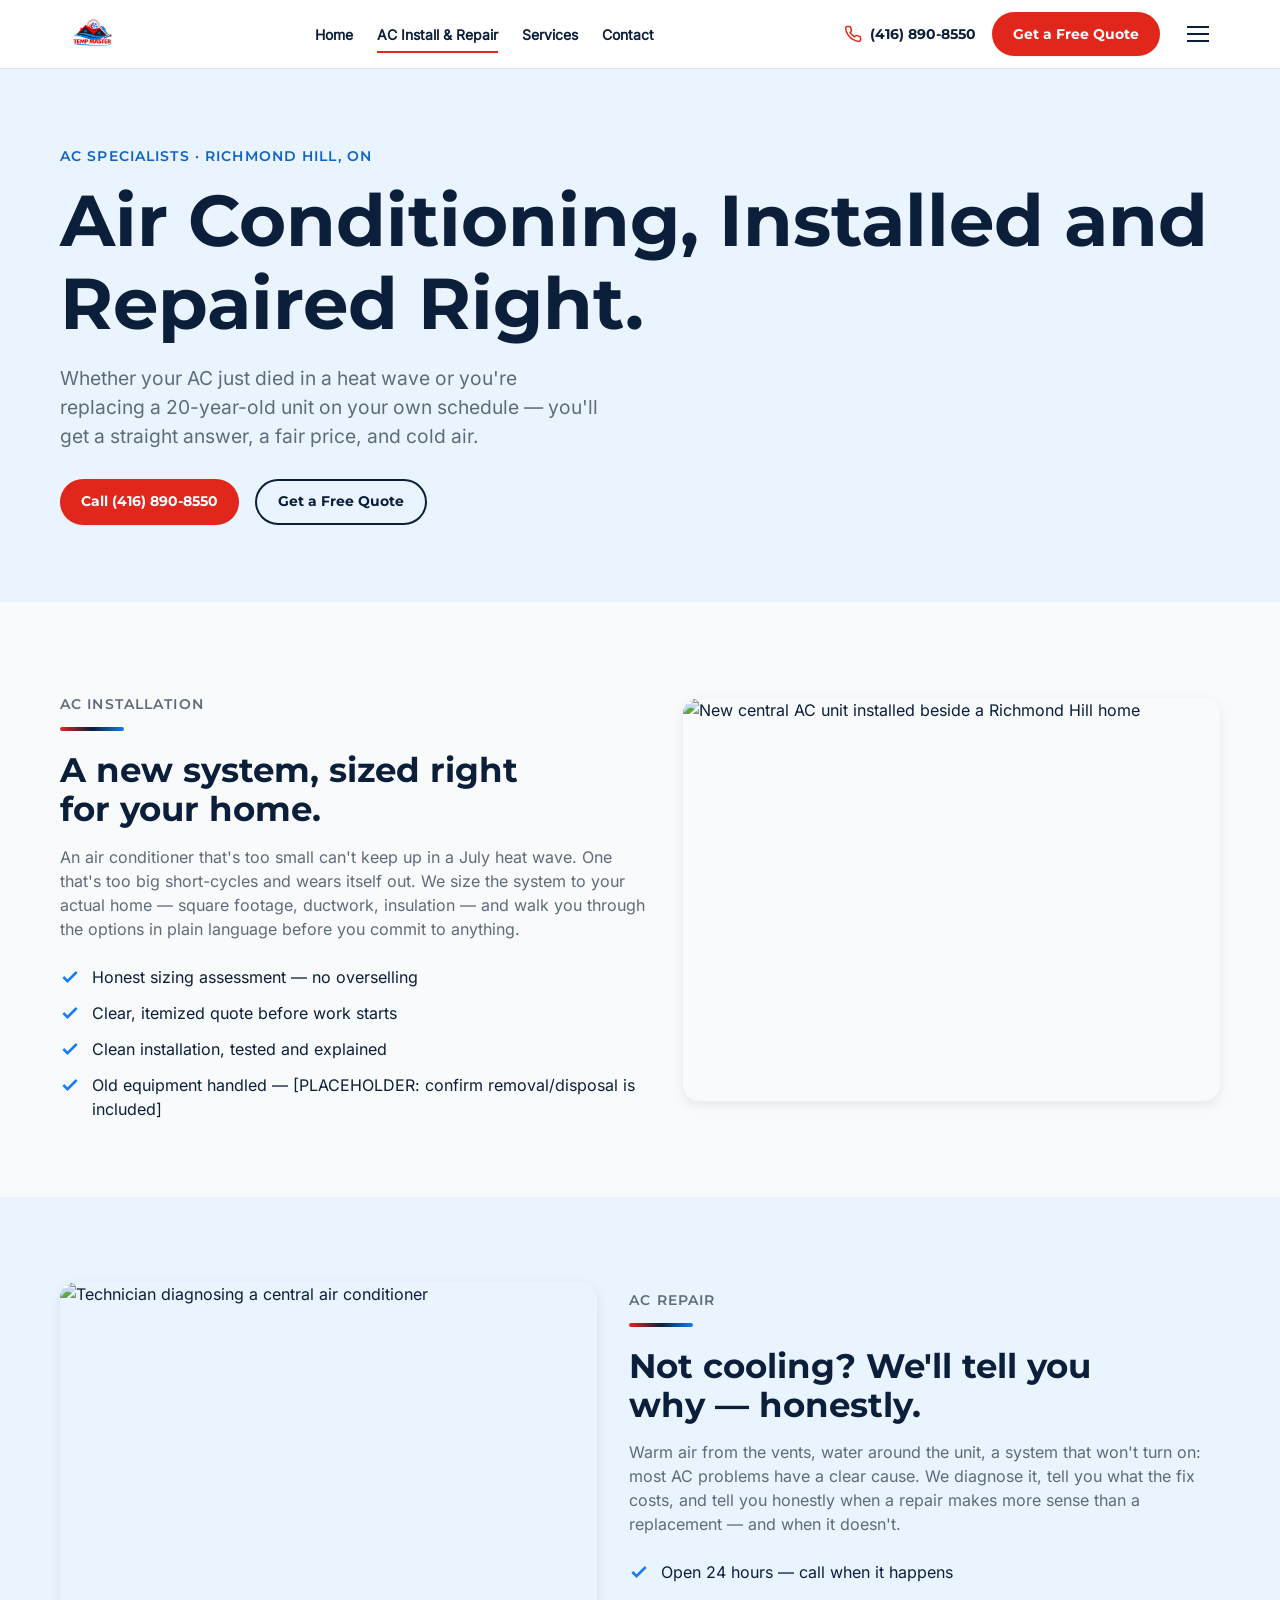
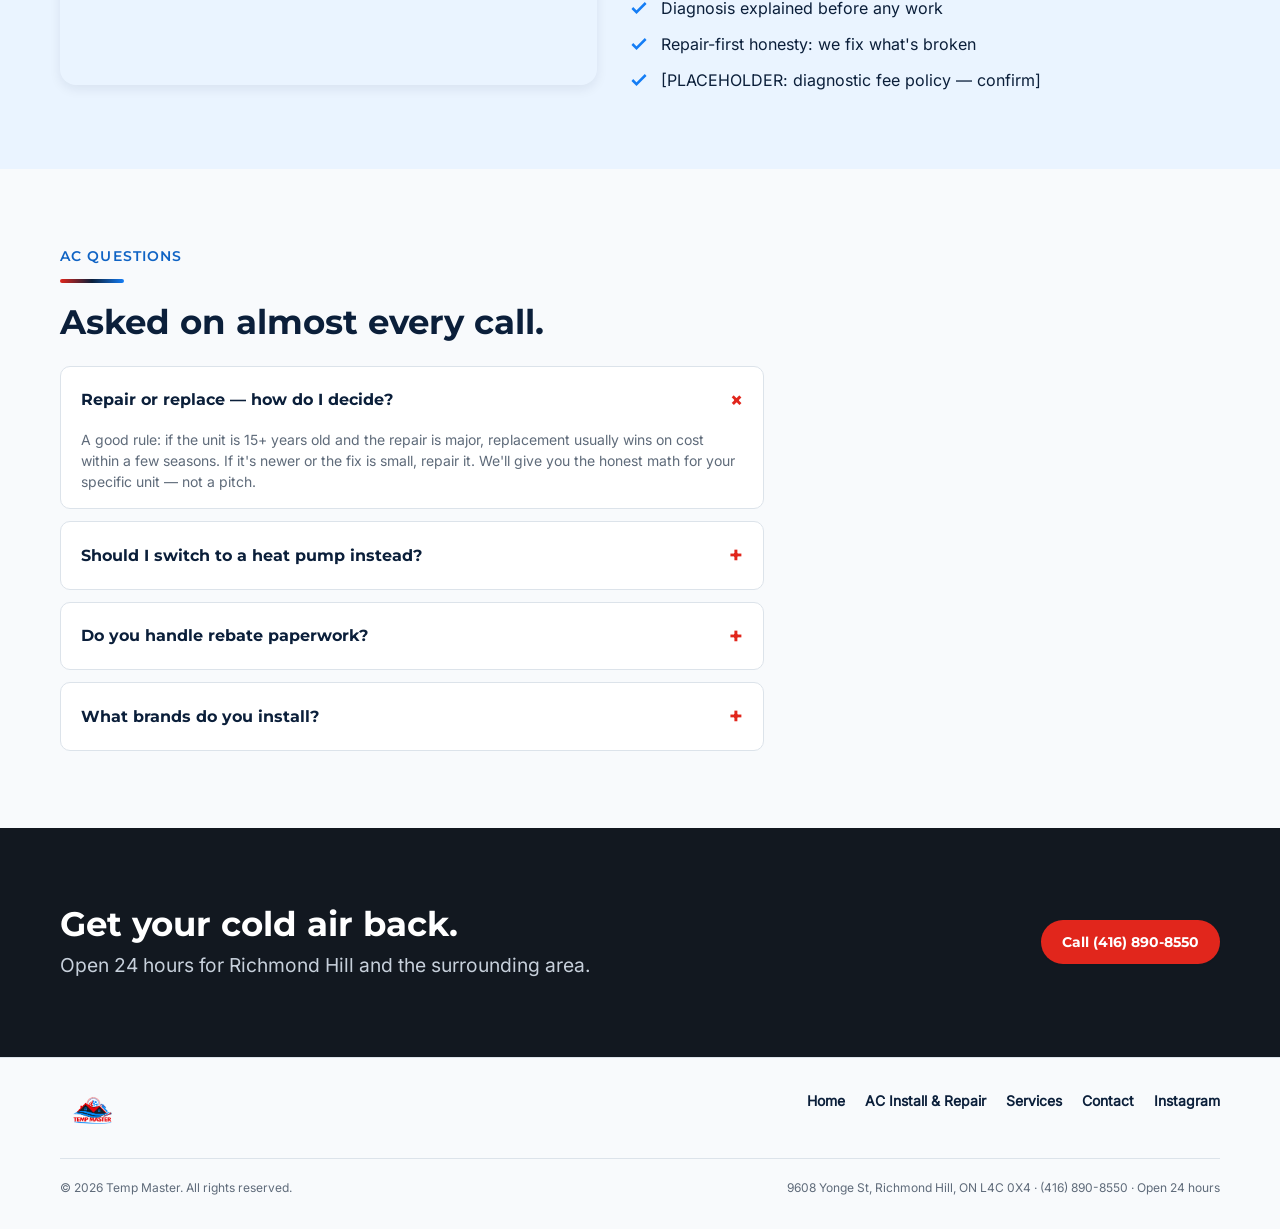
==== ac-installation-repair/index.html @ f642dc09 "stage: local site snapshot (noindex)" ====
<!doctype html>
<html lang="en">
<head>
<meta charset="utf-8">
<meta name="viewport" content="width=device-width, initial-scale=1">
<title>AC Installation &amp; Repair Richmond Hill | Temp Master</title>
<meta name="description" content="Central AC installation and repair in Richmond Hill, ON. Open 24 hours, honest diagnosis, fair quotes. Call Temp Master at (416) 890-8550.">
<link rel="stylesheet" href="../shared/tokens.css">
<link rel="stylesheet" href="../shared/base.css">
<link rel="stylesheet" href="style.css">
</head>
<body>

<header class="site-header" id="site-header">
  <div class="container site-header__row">
    <a class="brand" href="../" aria-label="Temp Master — home">
      <img src="../assets/images/logo.png" alt="Temp Master logo" width="66" height="44">
    </a>
    <nav class="primary-nav" aria-label="Primary">
      <ul>
        <li><a href="../">Home</a></li>
        <li><a href="./" aria-current="page">AC Install &amp; Repair</a></li>
        <li><a href="../services/">Services</a></li>
        <li><a href="../contact/">Contact</a></li>
      </ul>
    </nav>
    <div class="site-header__actions">
      <a class="phone-link" href="tel:+14168908550" aria-label="Call (416) 890-8550">
        <svg width="18" height="18" viewBox="0 0 24 24" fill="none" stroke="currentColor" stroke-width="2" aria-hidden="true"><path d="M22 16.92v3a2 2 0 0 1-2.18 2 19.79 19.79 0 0 1-8.63-3.07 19.5 19.5 0 0 1-6-6 19.79 19.79 0 0 1-3.07-8.67A2 2 0 0 1 4.11 2h3a2 2 0 0 1 2 1.72c.127.96.361 1.903.7 2.81a2 2 0 0 1-.45 2.11L8.09 9.91a16 16 0 0 0 6 6l1.27-1.27a2 2 0 0 1 2.11-.45c.907.339 1.85.573 2.81.7A2 2 0 0 1 22 16.92z"/></svg>
        <span class="phone-link__text">(416) 890-8550</span>
      </a>
      <a class="btn btn--primary site-header__cta" href="../contact/">Get a Free Quote</a>
      <button class="hamburger" aria-expanded="false" aria-controls="mobile-nav" aria-label="Open menu">
        <span></span><span></span><span></span>
      </button>
    </div>
  </div>
</header>

<div class="mobile-nav" id="mobile-nav">
  <div class="mobile-nav__backdrop" data-nav-close></div>
  <nav class="mobile-nav__panel" aria-label="Mobile">
    <ul>
      <li><a href="../" data-nav-close>Home</a></li>
      <li><a href="./" data-nav-close>AC Install &amp; Repair</a></li>
      <li><a href="../services/" data-nav-close>Services</a></li>
      <li><a href="../contact/" data-nav-close>Contact</a></li>
    </ul>
    <a class="btn btn--primary" href="tel:+14168908550">Call (416) 890-8550</a>
  </nav>
</div>

<main>

  <section class="section section--hero section--hero-sub" id="hero">
    <div class="container">
      <p class="eyebrow">AC Specialists &middot; Richmond Hill, ON</p>
      <h1>Air Conditioning, Installed and Repaired Right.</h1>
      <p class="hero__lede">Whether your AC just died in a heat wave or you're replacing a 20-year-old unit on your own schedule — you'll get a straight answer, a fair price, and cold air.</p>
      <div class="hero__actions">
        <a class="btn btn--primary" href="tel:+14168908550">Call (416) 890-8550</a>
        <a class="btn btn--outline" href="../contact/">Get a Free Quote</a>
      </div>
    </div>
  </section>

  <section class="section section--services" id="install">
    <div class="container split-grid">
      <div>
        <p class="eyebrow">AC Installation</p>
        <div class="rule" aria-hidden="true"></div>
        <h2>A new system, sized right for your home.</h2>
        <p>An air conditioner that's too small can't keep up in a July heat wave. One that's too big short-cycles and wears itself out. We size the system to your actual home — square footage, ductwork, insulation — and walk you through the options in plain language before you commit to anything.</p>
        <ul class="check-list">
          <li>Honest sizing assessment — no overselling</li>
          <li>Clear, itemized quote before work starts</li>
          <li>Clean installation, tested and explained</li>
          <li>Old equipment handled — [PLACEHOLDER: confirm removal/disposal is included]</li>
        </ul>
      </div>
      <img src="../assets/images/ac-install.webp" alt="New central AC unit installed beside a Richmond Hill home" width="800" height="600" loading="lazy">
    </div>
  </section>

  <section class="section section--services section--alt" id="repair">
    <div class="container split-grid split-grid--flip">
      <div>
        <p class="eyebrow">AC Repair</p>
        <div class="rule" aria-hidden="true"></div>
        <h2>Not cooling? We'll tell you why — honestly.</h2>
        <p>Warm air from the vents, water around the unit, a system that won't turn on: most AC problems have a clear cause. We diagnose it, tell you what the fix costs, and tell you honestly when a repair makes more sense than a replacement — and when it doesn't.</p>
        <ul class="check-list">
          <li>Open 24 hours — call when it happens</li>
          <li>Diagnosis explained before any work</li>
          <li>Repair-first honesty: we fix what's broken</li>
          <li>[PLACEHOLDER: diagnostic fee policy — confirm]</li>
        </ul>
      </div>
      <img src="../assets/images/ac-repair.webp" alt="Technician diagnosing a central air conditioner" width="800" height="600" loading="lazy">
    </div>
  </section>

  <section class="section section--faq" id="faq">
    <div class="container">
      <p class="eyebrow">AC Questions</p>
      <div class="rule" aria-hidden="true"></div>
      <h2>Asked on almost every call.</h2>
      <div class="faq-list">
        <details data-accordion open>
          <summary>Repair or replace — how do I decide?</summary>
          <p>A good rule: if the unit is 15+ years old and the repair is major, replacement usually wins on cost within a few seasons. If it's newer or the fix is small, repair it. We'll give you the honest math for your specific unit — not a pitch.</p>
        </details>
        <details data-accordion>
          <summary>Should I switch to a heat pump instead?</summary>
          <p>Sometimes — heat pumps cool like an AC and heat efficiently in the shoulder seasons, and rebates can offset the higher upfront cost. It depends on your home and your heating setup. Ask when you call; we install both, so we have no reason to push one over the other.</p>
        </details>
        <details data-accordion>
          <summary>Do you handle rebate paperwork?</summary>
          <p>[PLACEHOLDER: rebate-handling answer — confirm whether Temp Master assists with Enbridge/Home Renovation Savings applications]</p>
        </details>
        <details data-accordion>
          <summary>What brands do you install?</summary>
          <p>[PLACEHOLDER: brands carried — confirm list]</p>
        </details>
      </div>
    </div>
  </section>

  <section class="section section--cta" id="cta">
    <div class="container cta__inner">
      <div>
        <h2>Get your cold air back.</h2>
        <p>Open 24 hours for Richmond Hill and the surrounding area.</p>
      </div>
      <a class="btn btn--primary" href="tel:+14168908550">Call (416) 890-8550</a>
    </div>
  </section>

</main>

<footer class="section--footer site-footer">
  <div class="container">
    <div class="site-footer__grid">
      <a class="brand" href="../" aria-label="Temp Master — home">
        <img src="../assets/images/logo.png" alt="Temp Master logo" width="54" height="36">
      </a>
      <nav aria-label="Footer">
        <ul>
          <li><a href="../">Home</a></li>
          <li><a href="./">AC Install &amp; Repair</a></li>
          <li><a href="../services/">Services</a></li>
          <li><a href="../contact/">Contact</a></li>
          <li><a href="https://www.instagram.com/tmp.master" rel="noopener">Instagram</a></li>
        </ul>
      </nav>
    </div>
    <div class="site-footer__bottom">
      <span>&copy; 2026 Temp Master. All rights reserved.</span>
      <span>9608 Yonge St, Richmond Hill, ON L4C 0X4 &middot; <a href="tel:+14168908550">(416) 890-8550</a> &middot; Open 24 hours</span>
    </div>
  </div>
</footer>

<div class="call-bar" aria-label="Quick actions">
  <a class="call-bar__call" href="tel:+14168908550">Call Now</a>
  <a class="call-bar__directions" href="https://share.google/TIExO6qEW4nz1Eo8L" rel="noopener">Directions</a>
</div>

<script src="../shared/main.js" defer></script>
<script src="script.js" defer></script>
</body>
</html>
---- shared/tokens.css ----
/*
  Design tokens — Temp Master (HVAC, Richmond Hill, ON)
  Direction: "Plainspoken Comfort" — see state/DECISIONS.md (Phase 2).
  Single source of truth for every visual value on the site.
  Colors are the operator's confirmed brand palette (client.md Overrides).
  Contrast verified WCAG AA (body >= 4.5:1, large/UI >= 3:1) — see notes.
*/

@font-face {
  font-family: 'Montserrat';
  font-style: normal;
  font-weight: 700;
  font-display: swap;
  src: url('../assets/fonts/montserrat-700.woff2') format('woff2');
}

@font-face {
  font-family: 'Montserrat';
  font-style: normal;
  font-weight: 600;
  font-display: swap;
  src: url('../assets/fonts/montserrat-600.woff2') format('woff2');
}

@font-face {
  font-family: 'Inter';
  font-style: normal;
  font-weight: 400;
  font-display: swap;
  src: url('../assets/fonts/inter-400.woff2') format('woff2');
}

:root {
  /* Colors — confirmed brand palette (client.md Overrides > Visual constraints) */
  --color-primary: #E1261C;       /* Temp Red — primary CTA, urgent accents. Kept scarce (~3% of UI). */
  --color-primary-dark: #B91E17;  /* Primary hover/active */
  --color-accent: #147DF5;        /* HVAC Blue — icons, large UI, borders, large text (3.8:1 on --color-bg) */
  --color-accent-text: #0F63C4;   /* Darkened accent for body-sized text/links (5.6:1 on --color-bg) */
  --color-bg: #F8FAFC;            /* Cool White — main page background */
  --color-surface: #FFFFFF;       /* Pure White — cards, nav */
  --color-text: #0B1F3A;          /* Deep Navy — headings, header, footer */
  --color-text-muted: #5F6B7A;    /* Slate Gray — body copy (5.2:1 on --color-bg) */
  --color-border: #DCE3EA;        /* Soft Border — dividers, card borders */
  --color-success: #1B7F4C;       /* 4.8:1 on --color-bg */
  --color-error: #B91E17;         /* = primary-dark, reused for AA-safe error text (6.2:1 on --color-bg; brighter --color-primary is only 4.5:1) */

  /* Supporting neutrals from the confirmed palette, not in the required set but referenced by name in DECISIONS.md */
  --color-ice-blue: #EAF4FF;      /* soft section backgrounds, alternating with --color-bg */
  --color-charcoal: #121820;      /* dark hero overlays, the signature dark band (24-hour/emergency CTA) */
  --color-mist: #C7D0DB;          /* muted body text on dark bands (12.2:1 on charcoal) */

  /* Typography */
  --font-heading: 'Montserrat', system-ui, -apple-system, sans-serif; /* weights 600, 700 only */
  --font-body: 'Inter', system-ui, -apple-system, sans-serif;         /* weight 400 (+ inherited bold via font-weight on the same face where supported) */

  --text-xs: 0.75rem;     /* 12px */
  --text-sm: 0.875rem;    /* 14px */
  --text-base: 1rem;      /* 16px */
  --text-lg: 1.2rem;      /* ~19px  — modular scale, ratio 1.2 (calm direction) */
  --text-xl: 1.44rem;     /* ~23px */
  --text-2xl: 1.75rem;    /* ~28px */
  --text-3xl: 2.1rem;     /* ~34px */
  --text-hero: clamp(2.25rem, 5vw + 1rem, 4.5rem);

  --leading-tight: 1.15;
  --leading-normal: 1.5;
  --leading-loose: 1.75;

  /* Spacing — 4px base scale */
  --space-1: 0.25rem;   /* 4px */
  --space-2: 0.5rem;    /* 8px */
  --space-3: 0.75rem;   /* 12px */
  --space-4: 1rem;      /* 16px */
  --space-5: 1.25rem;   /* 20px */
  --space-6: 1.5rem;    /* 24px */
  --space-7: 1.75rem;   /* 28px */
  --space-8: 2rem;      /* 32px */
  --space-9: 2.25rem;   /* 36px */
  --space-10: 2.5rem;   /* 40px */
  --space-11: 2.75rem;  /* 44px */
  --space-12: 3rem;     /* 48px */

  /* Layout */
  --container-max: 1200px;
  --section-pad-y: clamp(3rem, 6vw, 6rem);
  --radius-sm: 0.375rem;  /* 6px */
  --radius-md: 0.625rem;  /* 10px — default card radius per direction ("8-12px rounded cards") */
  --radius-lg: 1rem;      /* 16px — larger surfaces (hero media, feature panels) */
  --radius-full: 9999px;

  /* Elevation — shadow tinted toward primary text hue (navy), never pure black */
  --shadow-sm: 0 1px 2px rgba(11, 31, 58, 0.06);
  --shadow-md: 0 4px 12px rgba(11, 31, 58, 0.08);
  --shadow-lg: 0 12px 32px rgba(11, 31, 58, 0.14);

  /* Motion — subtle (see DECISIONS.md: trust-first mood, playbook avoids animation-heavy) */
  --duration-fast: 150ms;
  --duration-base: 300ms;
  --duration-slow: 600ms;
  --ease-standard: cubic-bezier(0.4, 0, 0.2, 1);
  --ease-out-expo: cubic-bezier(0.16, 1, 0.3, 1);
}
---- shared/base.css ----
/* base.css — reset, element defaults, and every component used on 2+ pages.
   Implements the approved binding preview (preview/layout-preview.html).
   Single-page specifics live in each page's style.css. */

/* ---------- reset + element defaults ---------- */
*,*::before,*::after{box-sizing:border-box}
html{-webkit-text-size-adjust:100%;scroll-behavior:smooth}
@media (prefers-reduced-motion: reduce){html{scroll-behavior:auto}}
body{margin:0;background:var(--color-bg);color:var(--color-text);
  font-family:var(--font-body);font-size:var(--text-base);line-height:var(--leading-normal);
  -webkit-tap-highlight-color:transparent;overflow-x:hidden}
h1,h2,h3{font-family:var(--font-heading);font-weight:700;line-height:var(--leading-tight);margin:0}
h1{font-size:var(--text-hero)}
h2{font-size:var(--text-3xl)}
h3{font-size:var(--text-lg)}
p{margin:0}
ul{list-style:none;margin:0;padding:0}
a{color:inherit;text-decoration:none}
img{max-width:100%;display:block}
button{font:inherit;background:none;border:0;cursor:pointer}
:focus-visible{outline:3px solid var(--color-accent);outline-offset:2px}

/* ---------- layout primitives ---------- */
.container{max-width:var(--container-max);margin-inline:auto;padding-inline:var(--space-5)}
.section{padding-block:var(--section-pad-y)}
.section--alt{background:var(--color-ice-blue)}
.section-lede{margin-top:var(--space-4);color:var(--color-text-muted);max-width:44rem}

.eyebrow{font-family:var(--font-heading);font-weight:600;font-size:var(--text-sm);
  letter-spacing:.08em;text-transform:uppercase;color:var(--color-accent-text);margin:0}
.rule{width:64px;height:4px;border-radius:var(--radius-full);margin-block:var(--space-3) var(--space-5);
  background:linear-gradient(90deg,var(--color-primary),var(--color-text),var(--color-accent))}

/* ---------- buttons ---------- */
.btn{display:inline-flex;align-items:center;justify-content:center;gap:var(--space-2);
  padding:.75em 1.5em;border-radius:var(--radius-full);font-family:var(--font-heading);font-weight:700;
  font-size:var(--text-sm);min-height:44px;
  transition:transform var(--duration-fast) var(--ease-standard),
    background-color var(--duration-fast) var(--ease-standard),
    box-shadow var(--duration-fast) var(--ease-standard)}
.btn:active{transform:scale(.97)}
.btn--primary{background:var(--color-primary);color:var(--color-surface);box-shadow:var(--shadow-sm)}
.btn--primary:hover{background:var(--color-primary-dark)}
.btn--outline{border:2px solid var(--color-text);color:var(--color-text)}

/* ---------- header (default: solid sticky; the home page overrides) ---------- */
.site-header{position:sticky;top:0;z-index:50;background:var(--color-surface);
  border-bottom:1px solid var(--color-border);
  transition:box-shadow var(--duration-base) var(--ease-standard)}
.site-header.is-scrolled{box-shadow:var(--shadow-sm)}
.site-header__row{display:flex;align-items:center;justify-content:space-between;gap:var(--space-4);
  padding-block:var(--space-3)}
.brand img{height:44px;width:auto}
.primary-nav{display:none}
.primary-nav ul{display:flex;gap:var(--space-6)}
.primary-nav a{font-weight:600;font-size:var(--text-sm);padding-block:var(--space-2);position:relative}
.primary-nav a::after{content:"";position:absolute;left:0;right:0;bottom:-2px;height:2px;
  background:var(--color-primary);transform:scaleX(0);
  transition:transform var(--duration-fast) var(--ease-standard)}
.primary-nav a:hover::after,.primary-nav a:focus-visible::after,
.primary-nav a[aria-current="page"]::after{transform:scaleX(1)}
.site-header__actions{display:flex;align-items:center;gap:var(--space-4)}
.phone-link{display:flex;align-items:center;gap:var(--space-2);font-weight:700;
  font-family:var(--font-heading);font-size:var(--text-sm);color:var(--color-text);
  min-width:44px;min-height:44px;justify-content:center}
.phone-link svg{color:var(--color-primary);flex:none}
.phone-link__text{display:none}
.btn.site-header__cta{display:none}
@media (min-width:560px){
  .phone-link{justify-content:flex-start;min-width:0}
  .phone-link__text{display:inline}
}
@media (min-width:900px){
  .primary-nav{display:block}
  .btn.site-header__cta{display:inline-flex}
  .hamburger{display:none}
}

/* ---------- hamburger + mobile nav ---------- */
.hamburger{display:flex;flex-direction:column;gap:5px;padding:10px;min-width:44px;min-height:44px;
  align-items:center;justify-content:center}
.hamburger span{width:22px;height:2px;background:var(--color-text);
  transition:transform var(--duration-base) var(--ease-standard),
    opacity var(--duration-base) var(--ease-standard)}
.hamburger[aria-expanded="true"] span:nth-child(1){transform:translateY(7px) rotate(45deg)}
.hamburger[aria-expanded="true"] span:nth-child(2){opacity:0}
.hamburger[aria-expanded="true"] span:nth-child(3){transform:translateY(-7px) rotate(-45deg)}

.mobile-nav{position:fixed;inset:0;z-index:60;visibility:hidden}
.mobile-nav__backdrop{position:absolute;inset:0;background:rgba(11,31,58,.5);opacity:0;
  transition:opacity var(--duration-base) var(--ease-standard)}
.mobile-nav__panel{position:absolute;top:0;right:0;bottom:0;width:min(80vw,340px);
  background:var(--color-surface);padding:var(--space-6) var(--space-5);
  display:flex;flex-direction:column;gap:var(--space-5);
  transform:translateX(100%);transition:transform var(--duration-base) var(--ease-out-expo);
  box-shadow:var(--shadow-lg)}
.mobile-nav.is-open{visibility:visible}
.mobile-nav.is-open .mobile-nav__backdrop{opacity:1}
.mobile-nav.is-open .mobile-nav__panel{transform:translateX(0)}
.mobile-nav ul{display:flex;flex-direction:column;gap:var(--space-1)}
.mobile-nav a:not(.btn){display:block;padding:var(--space-3) 0;font-family:var(--font-heading);
  font-weight:700;font-size:var(--text-lg);border-bottom:1px solid var(--color-border)}
.mobile-nav a:active{opacity:.6}

/* ---------- sub-page hero ---------- */
.section--hero-sub{background:var(--color-ice-blue)}
.section--hero-sub h1{margin-top:var(--space-3);max-width:24ch}
.hero__lede{margin-top:var(--space-5);font-size:var(--text-lg);color:var(--color-text-muted);max-width:34rem}
.hero__actions{display:flex;flex-wrap:wrap;gap:var(--space-4);margin-top:var(--space-7)}

/* ---------- cards ---------- */
.card{background:var(--color-surface);border-radius:var(--radius-md);padding:var(--space-6);
  box-shadow:var(--shadow-sm);
  transition:box-shadow var(--duration-base) var(--ease-standard),
    transform var(--duration-base) var(--ease-standard)}
.card:hover{box-shadow:var(--shadow-md);transform:translateY(-3px)}
@media (prefers-reduced-motion: reduce){.card:hover{transform:none}}
.card h3{margin-bottom:var(--space-2)}
.card p{color:var(--color-text-muted);font-size:var(--text-sm)}

/* ---------- faq accordion ---------- */
.faq-list{max-width:44rem;display:grid;gap:var(--space-3);margin-top:var(--space-6)}
.faq-list details{background:var(--color-surface);border:1px solid var(--color-border);
  border-radius:var(--radius-md);padding:var(--space-4) var(--space-5)}
.faq-list summary{font-family:var(--font-heading);font-weight:700;cursor:pointer;
  display:flex;justify-content:space-between;align-items:center;gap:var(--space-3);
  list-style:none;min-height:28px}
.faq-list summary::-webkit-details-marker{display:none}
.faq-list summary::after{content:"+";font-size:var(--text-xl);color:var(--color-primary);flex:none;
  transition:transform var(--duration-base) var(--ease-standard)}
.faq-list details[open] summary::after{transform:rotate(45deg)}
.faq-list details p{margin-top:var(--space-3);color:var(--color-text-muted);font-size:var(--text-sm)}

/* ---------- cta band ---------- */
.section--cta{background:var(--color-charcoal);color:var(--color-surface)}
.cta__inner{display:flex;flex-direction:column;gap:var(--space-5);align-items:flex-start}
.cta__inner h2{color:var(--color-surface)}
.cta__inner p{color:var(--color-mist);font-size:var(--text-lg);margin-top:var(--space-2)}
@media (min-width:800px){
  .cta__inner{flex-direction:row;align-items:center;justify-content:space-between}
}

/* ---------- contact facts + form + map (home + contact pages) ---------- */
.contact-grid{display:grid;gap:var(--space-7);margin-top:var(--space-6)}
@media (min-width:900px){.contact-grid{grid-template-columns:1fr 1fr}}
.contact-facts{display:grid;gap:var(--space-4);margin-top:var(--space-5)}
.contact-facts li{display:flex;gap:var(--space-2);flex-wrap:wrap}
.contact-facts a{color:var(--color-accent-text);font-weight:600}
.contact-facts strong{min-width:6.5rem;font-family:var(--font-heading)}
.map-embed{margin-top:var(--space-6);min-height:260px;border-radius:var(--radius-md);
  overflow:hidden;background:var(--color-ice-blue);border:1px solid var(--color-border)}
.map-embed iframe{display:block;width:100%;height:100%;min-height:260px;border:0}
.contact-form{display:grid;gap:var(--space-4);background:var(--color-surface);
  border-radius:var(--radius-md);padding:var(--space-6);box-shadow:var(--shadow-sm);
  align-content:start}
.contact-form h2,.contact-form h3{font-size:var(--text-xl)}
.contact-form p{color:var(--color-text-muted);font-size:var(--text-sm)}
.contact-form label{font-size:var(--text-sm);font-weight:600;display:block;
  margin-bottom:var(--space-1)}
.contact-form input,.contact-form textarea{width:100%;font-size:16px;padding:.8em 1em;
  border-radius:var(--radius-sm);border:1px solid var(--color-border);
  background:var(--color-bg);color:var(--color-text);font-family:inherit}

/* ---------- footer ---------- */
.site-footer{background:var(--color-bg);border-top:1px solid var(--color-border);
  padding-block:var(--space-8)}
.site-footer__grid{display:flex;flex-wrap:wrap;gap:var(--space-6);
  justify-content:space-between;align-items:flex-start}
.site-footer__grid nav ul{display:flex;flex-wrap:wrap;gap:var(--space-5);
  font-size:var(--text-sm);font-weight:600}
.site-footer__bottom{margin-top:var(--space-6);padding-top:var(--space-5);
  border-top:1px solid var(--color-border);font-size:var(--text-xs);
  color:var(--color-text-muted);display:flex;flex-wrap:wrap;gap:var(--space-3);
  justify-content:space-between}

/* ---------- sticky mobile call bar ---------- */
.call-bar{position:fixed;left:0;right:0;bottom:0;z-index:40;display:flex;
  background:var(--color-surface);border-top:1px solid var(--color-border);
  box-shadow:var(--shadow-lg);
  padding:var(--space-3) var(--space-4) calc(var(--space-3) + env(safe-area-inset-bottom))}
.call-bar a{flex:1;display:flex;align-items:center;justify-content:center;gap:var(--space-2);
  font-family:var(--font-heading);font-weight:700;font-size:var(--text-sm);
  border-radius:var(--radius-md);padding-block:var(--space-3);min-height:44px}
.call-bar a:active{transform:scale(.97)}
.call-bar__call{background:var(--color-primary);color:var(--color-surface);
  margin-right:var(--space-2)}
.call-bar__directions{border:2px solid var(--color-text);color:var(--color-text)}
body{padding-bottom:76px}
@media (min-width:900px){
  .call-bar{display:none}
  body{padding-bottom:0}
}

/* ---------- scroll-entrance reveals (progressive enhancement) ----------
   Hidden state only applies when main.js has stamped html.js — no-JS
   visitors always see content (component-api rule 5). */
@media (prefers-reduced-motion: no-preference){
  html.js .reveal{opacity:0;transform:translateY(16px);
    transition:opacity var(--duration-slow) var(--ease-out-expo),
      transform var(--duration-slow) var(--ease-out-expo)}
  html.js .reveal.is-visible{opacity:1;transform:none}
  html.js .reveal-stagger.is-visible > *{transition-delay:calc(var(--i,0) * 70ms)}
}
---- ac-installation-repair/style.css ----
/* AC Installation & Repair page — split sections + checklists. */
.split-grid{display:grid;gap:var(--space-8);align-items:center}
@media (min-width:900px){
  .split-grid{grid-template-columns:1.1fr 1fr}
  .split-grid--flip{grid-template-columns:1fr 1.1fr}
  .split-grid--flip > div{order:2}
  .split-grid--flip > img{order:1}
}
.split-grid img{border-radius:var(--radius-lg);box-shadow:var(--shadow-md);width:100%;height:auto}
.split-grid h2{max-width:22ch}
.split-grid > div > p{margin-top:var(--space-4);color:var(--color-text-muted)}
.check-list{margin-top:var(--space-6);display:grid;gap:var(--space-3)}
.check-list li{display:flex;gap:var(--space-3);align-items:flex-start}
.check-list li::before{content:"";flex:none;width:20px;height:20px;margin-top:2px;
  border-radius:var(--radius-full);
  background:var(--color-accent);
  -webkit-mask:url('data:image/svg+xml;utf8,<svg xmlns="http://www.w3.org/2000/svg" viewBox="0 0 24 24"><path fill="none" stroke="black" stroke-width="3" d="M4 12l5 5 11-11"/></svg>') center/contain no-repeat;
  mask:url('data:image/svg+xml;utf8,<svg xmlns="http://www.w3.org/2000/svg" viewBox="0 0 24 24"><path fill="none" stroke="black" stroke-width="3" d="M4 12l5 5 11-11"/></svg>') center/contain no-repeat}
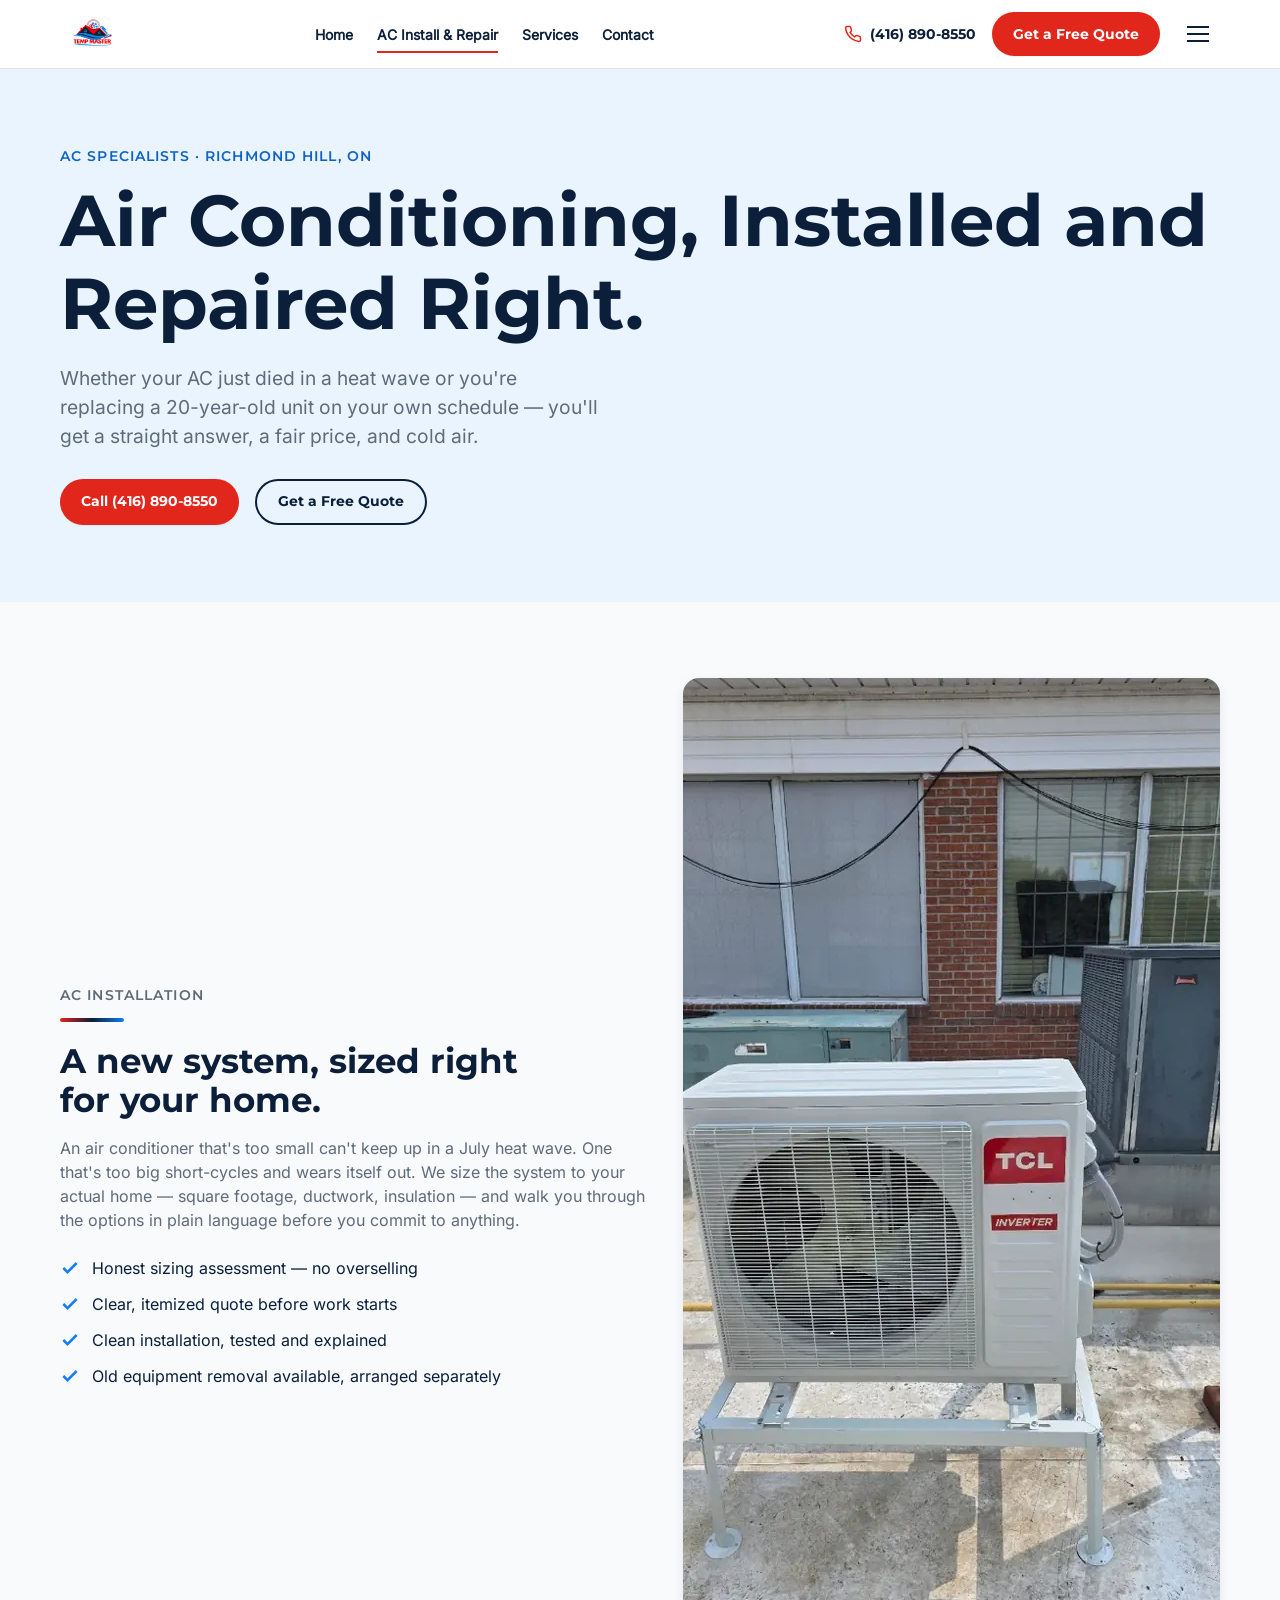
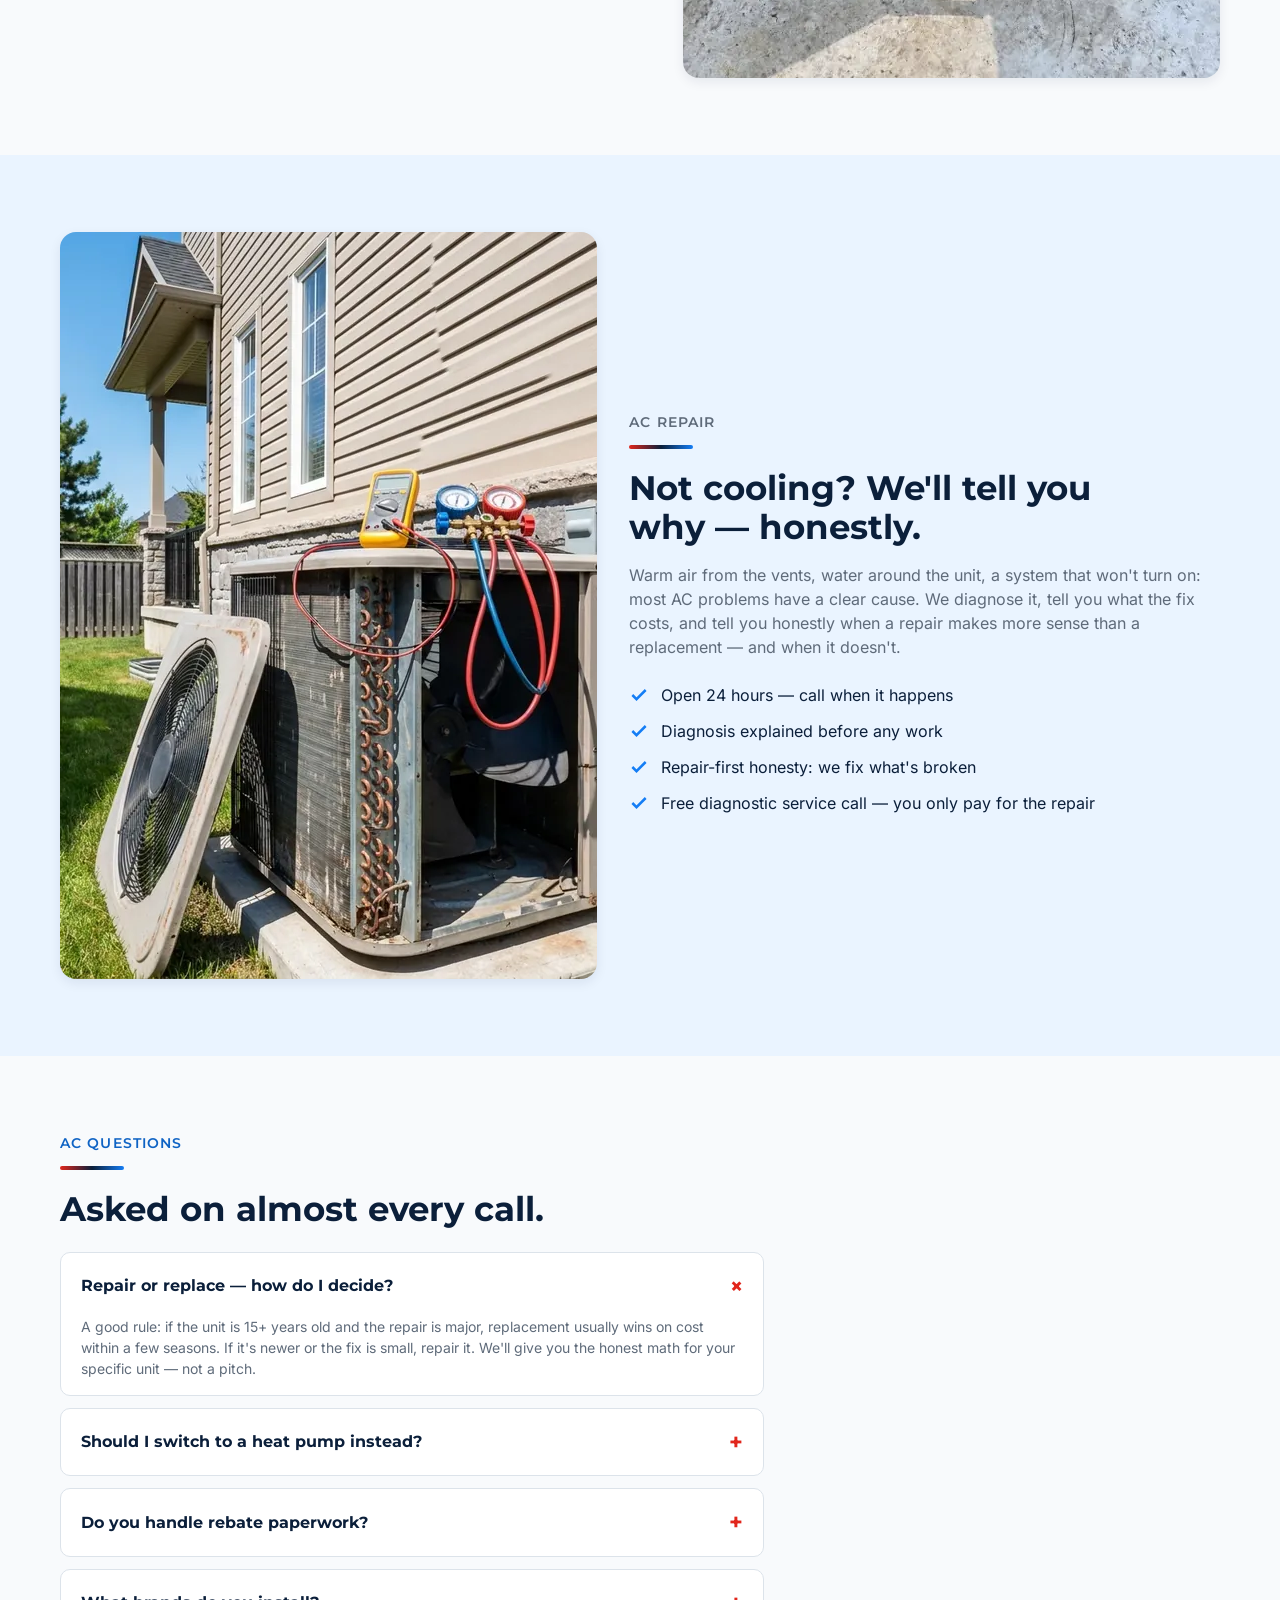
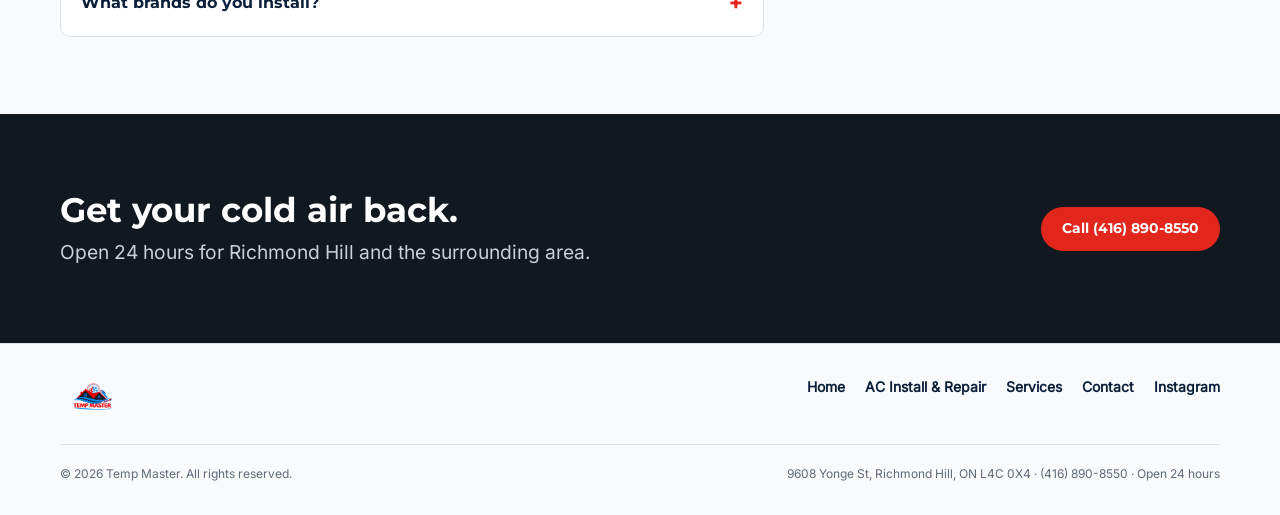
==== commit fa04aa71: "stage: local site snapshot (noindex)" ====
--- a/ac-installation-repair/index.html
+++ b/ac-installation-repair/index.html
@@ -75,10 +75,10 @@
           <li>Honest sizing assessment — no overselling</li>
           <li>Clear, itemized quote before work starts</li>
           <li>Clean installation, tested and explained</li>
-          <li>Old equipment handled — [PLACEHOLDER: confirm removal/disposal is included]</li>
+          <li>Old equipment removal available, arranged separately</li>
         </ul>
       </div>
-      <img src="../assets/images/ac-install.webp" alt="New central AC unit installed beside a Richmond Hill home" width="800" height="600" loading="lazy">
+      <img src="../assets/images/gallery-ductless-condenser.webp" alt="Newly installed ductless mini-split outdoor condenser" width="750" height="1000" loading="lazy">
     </div>
   </section>
 
@@ -93,10 +93,10 @@
           <li>Open 24 hours — call when it happens</li>
           <li>Diagnosis explained before any work</li>
           <li>Repair-first honesty: we fix what's broken</li>
-          <li>[PLACEHOLDER: diagnostic fee policy — confirm]</li>
+          <li>Free diagnostic service call — you only pay for the repair</li>
         </ul>
       </div>
-      <img src="../assets/images/ac-repair.webp" alt="Technician diagnosing a central air conditioner" width="800" height="600" loading="lazy">
+      <img src="../assets/images/ac-repair.webp" alt="Central air conditioner condenser with service panel open, gauges attached for diagnosis" width="1000" height="747" loading="lazy">
     </div>
   </section>
 
@@ -116,11 +116,11 @@
         </details>
         <details data-accordion>
           <summary>Do you handle rebate paperwork?</summary>
-          <p>[PLACEHOLDER: rebate-handling answer — confirm whether Temp Master assists with Enbridge/Home Renovation Savings applications]</p>
+          <p>Ask when you call — rebate programs change often, and we'll tell you honestly what's available and how it applies to your job.</p>
         </details>
         <details data-accordion>
           <summary>What brands do you install?</summary>
-          <p>[PLACEHOLDER: brands carried — confirm list]</p>
+          <p>We install trusted, widely available equipment — not locked into pushing one brand regardless of what fits your home. Ask when you call and we'll walk you through the options.</p>
         </details>
       </div>
     </div>
--- a/ac-installation-repair/style.css
+++ b/ac-installation-repair/style.css
@@ -6,7 +6,8 @@
   .split-grid--flip > div{order:2}
   .split-grid--flip > img{order:1}
 }
-.split-grid img{border-radius:var(--radius-lg);box-shadow:var(--shadow-md);width:100%;height:auto}
+.split-grid img{border-radius:var(--radius-lg);box-shadow:var(--shadow-md);width:100%;
+  aspect-ratio:4/3;object-fit:cover}
 .split-grid h2{max-width:22ch}
 .split-grid > div > p{margin-top:var(--space-4);color:var(--color-text-muted)}
 .check-list{margin-top:var(--space-6);display:grid;gap:var(--space-3)}
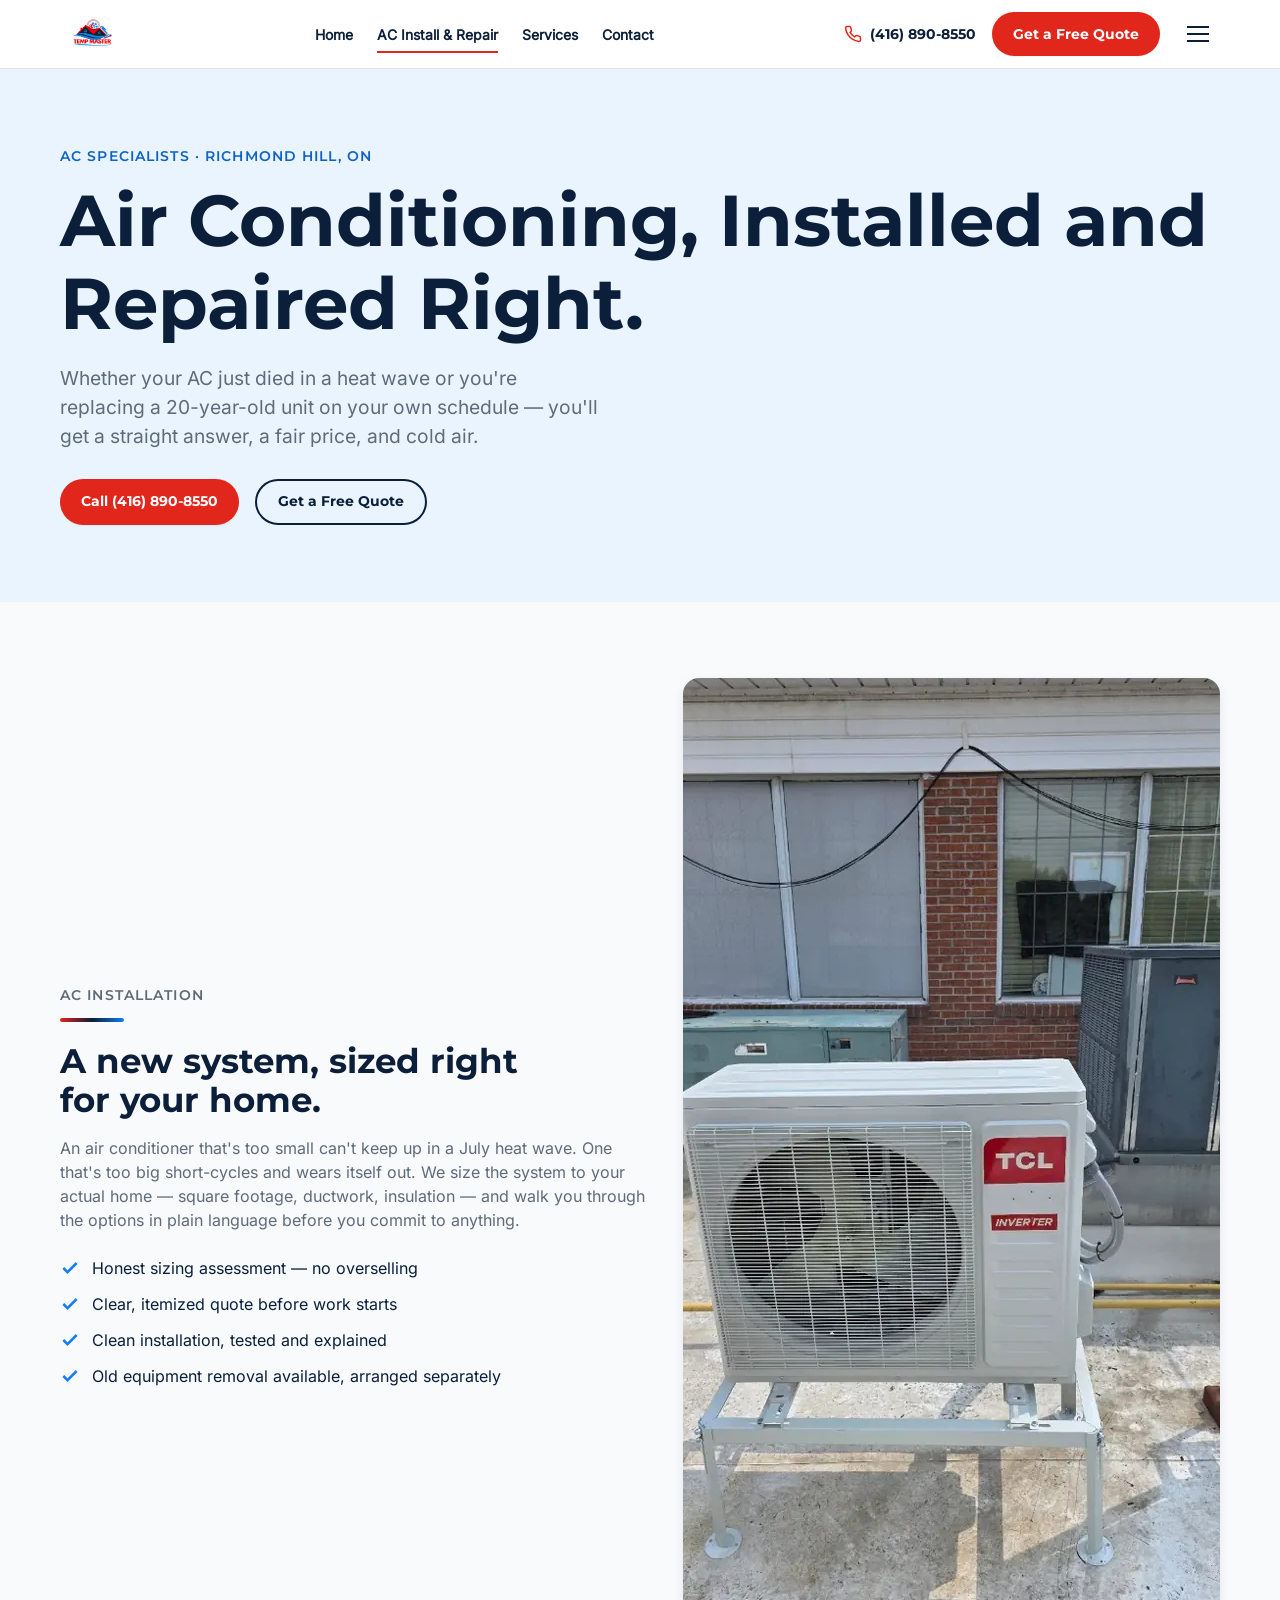
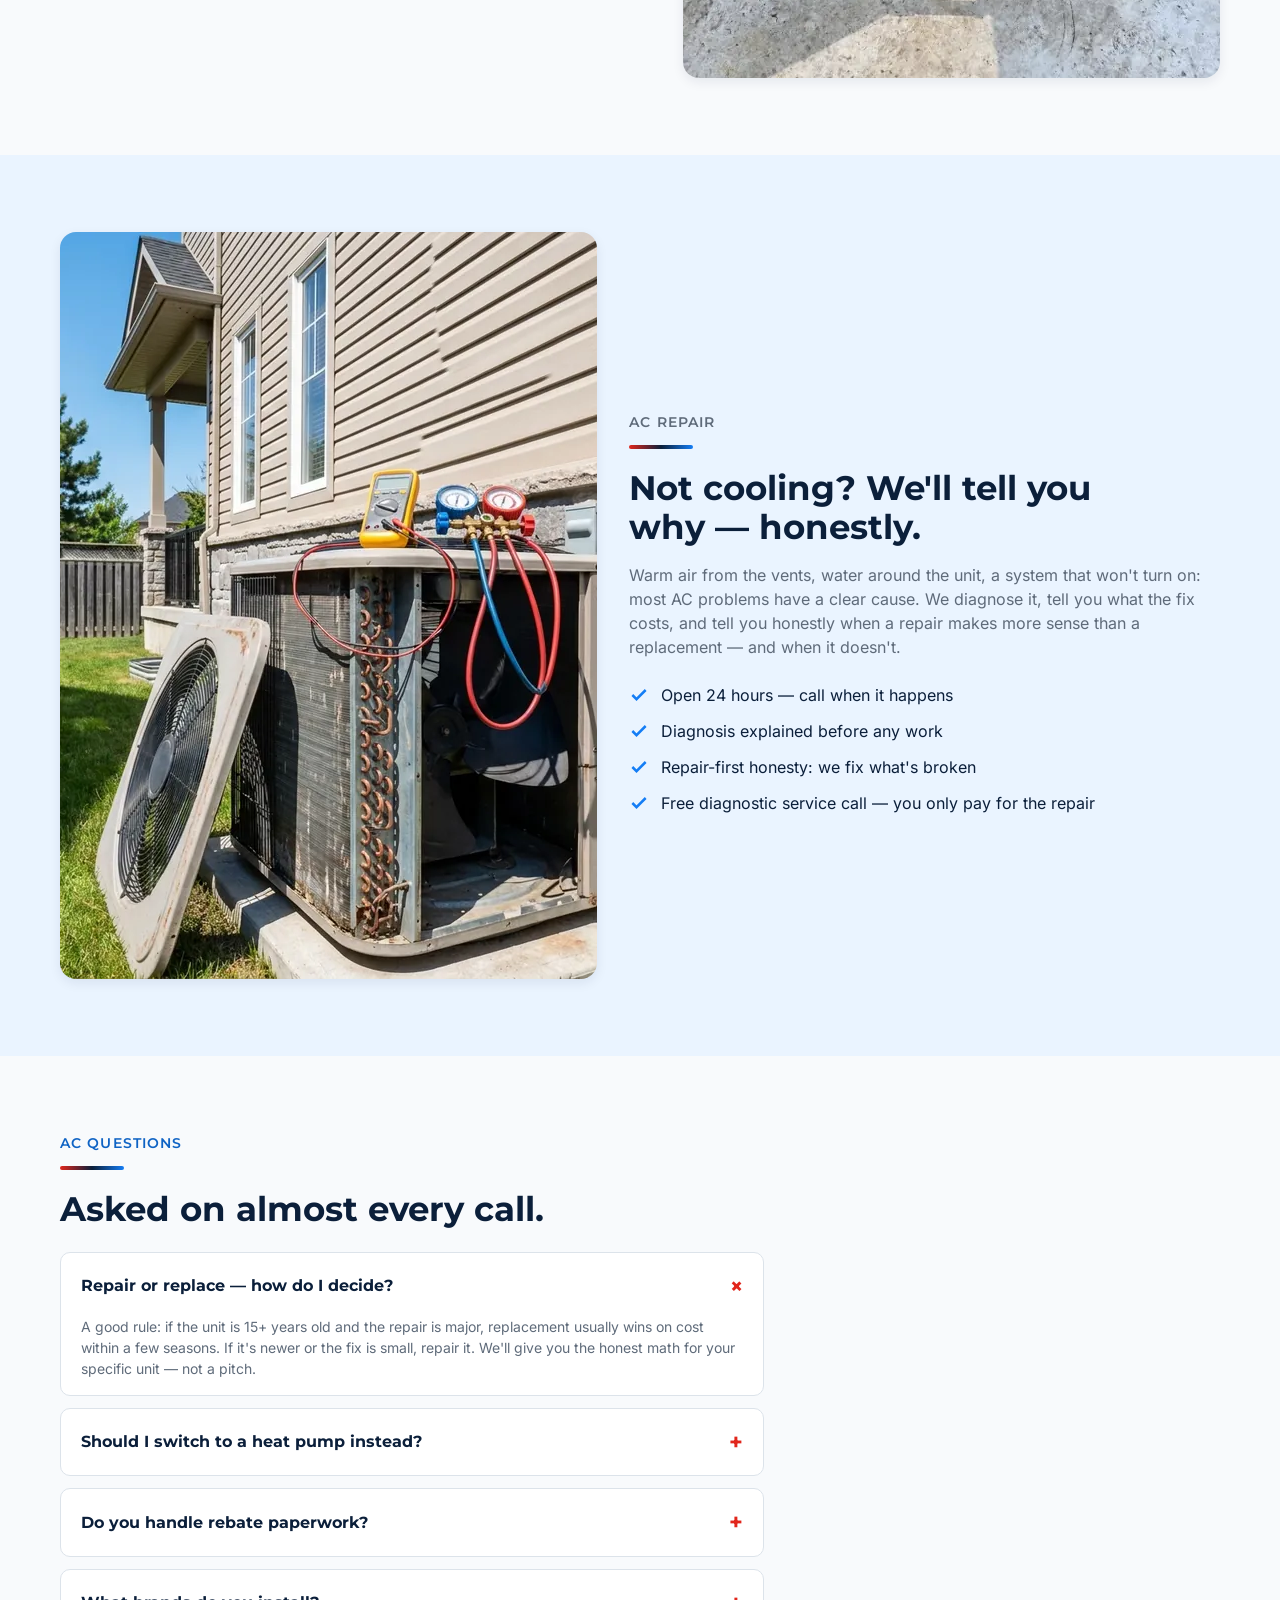
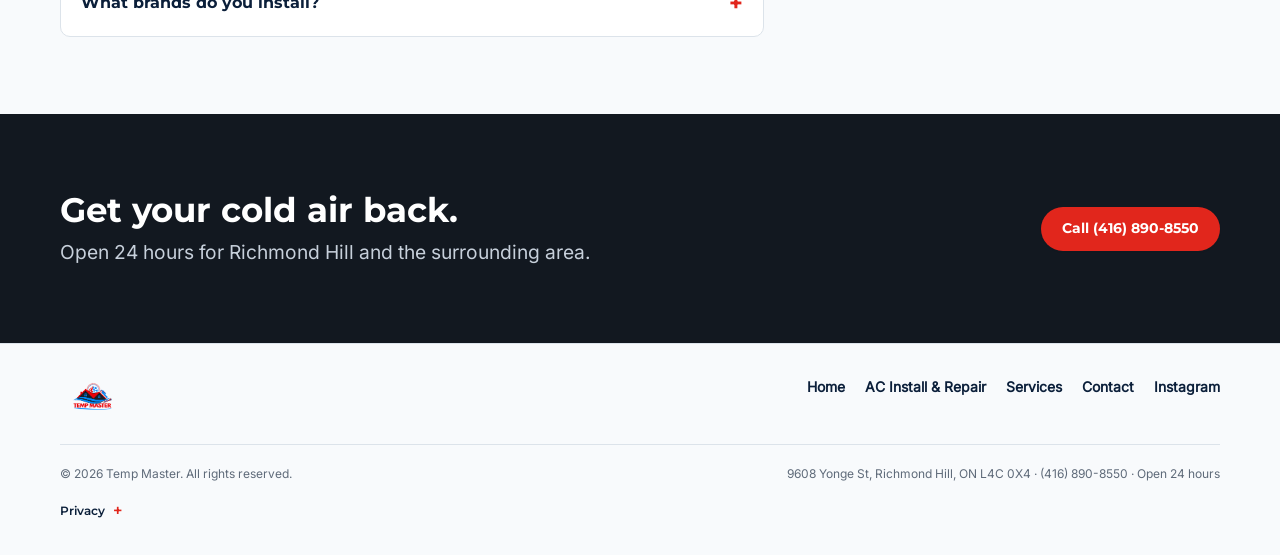
==== commit caffeac1: "stage: local site snapshot (noindex)" ====
--- a/ac-installation-repair/index.html
+++ b/ac-installation-repair/index.html
@@ -158,6 +158,10 @@
       <span>&copy; 2026 Temp Master. All rights reserved.</span>
       <span>9608 Yonge St, Richmond Hill, ON L4C 0X4 &middot; <a href="tel:+14168908550">(416) 890-8550</a> &middot; Open 24 hours</span>
     </div>
+    <details class="footer-privacy">
+      <summary>Privacy</summary>
+      <p>The name, phone number, and details you send through this site are used for one thing — getting back to you about your request. We never sell or share your information, and we won't send you anything you didn't ask for. Prefer we don't follow up? Just tell us, and we won't.</p>
+    </details>
   </div>
 </footer>
 
--- a/shared/base.css
+++ b/shared/base.css
@@ -172,6 +172,14 @@
   border-top:1px solid var(--color-border);font-size:var(--text-xs);
   color:var(--color-text-muted);display:flex;flex-wrap:wrap;gap:var(--space-3);
   justify-content:space-between}
+.footer-privacy{margin-top:var(--space-4);font-size:var(--text-xs);color:var(--color-text-muted)}
+.footer-privacy summary{cursor:pointer;font-family:var(--font-heading);font-weight:600;
+  list-style:none;display:inline-flex;align-items:center;gap:var(--space-2);
+  color:var(--color-text)}
+.footer-privacy summary::-webkit-details-marker{display:none}
+.footer-privacy summary::after{content:"+";color:var(--color-primary);font-size:var(--text-base)}
+.footer-privacy[open] summary::after{content:"\2013"}
+.footer-privacy p{margin-top:var(--space-2);max-width:56rem;line-height:var(--leading-normal)}
 
 /* ---------- sticky mobile call bar ---------- */
 .call-bar{position:fixed;left:0;right:0;bottom:0;z-index:40;display:flex;
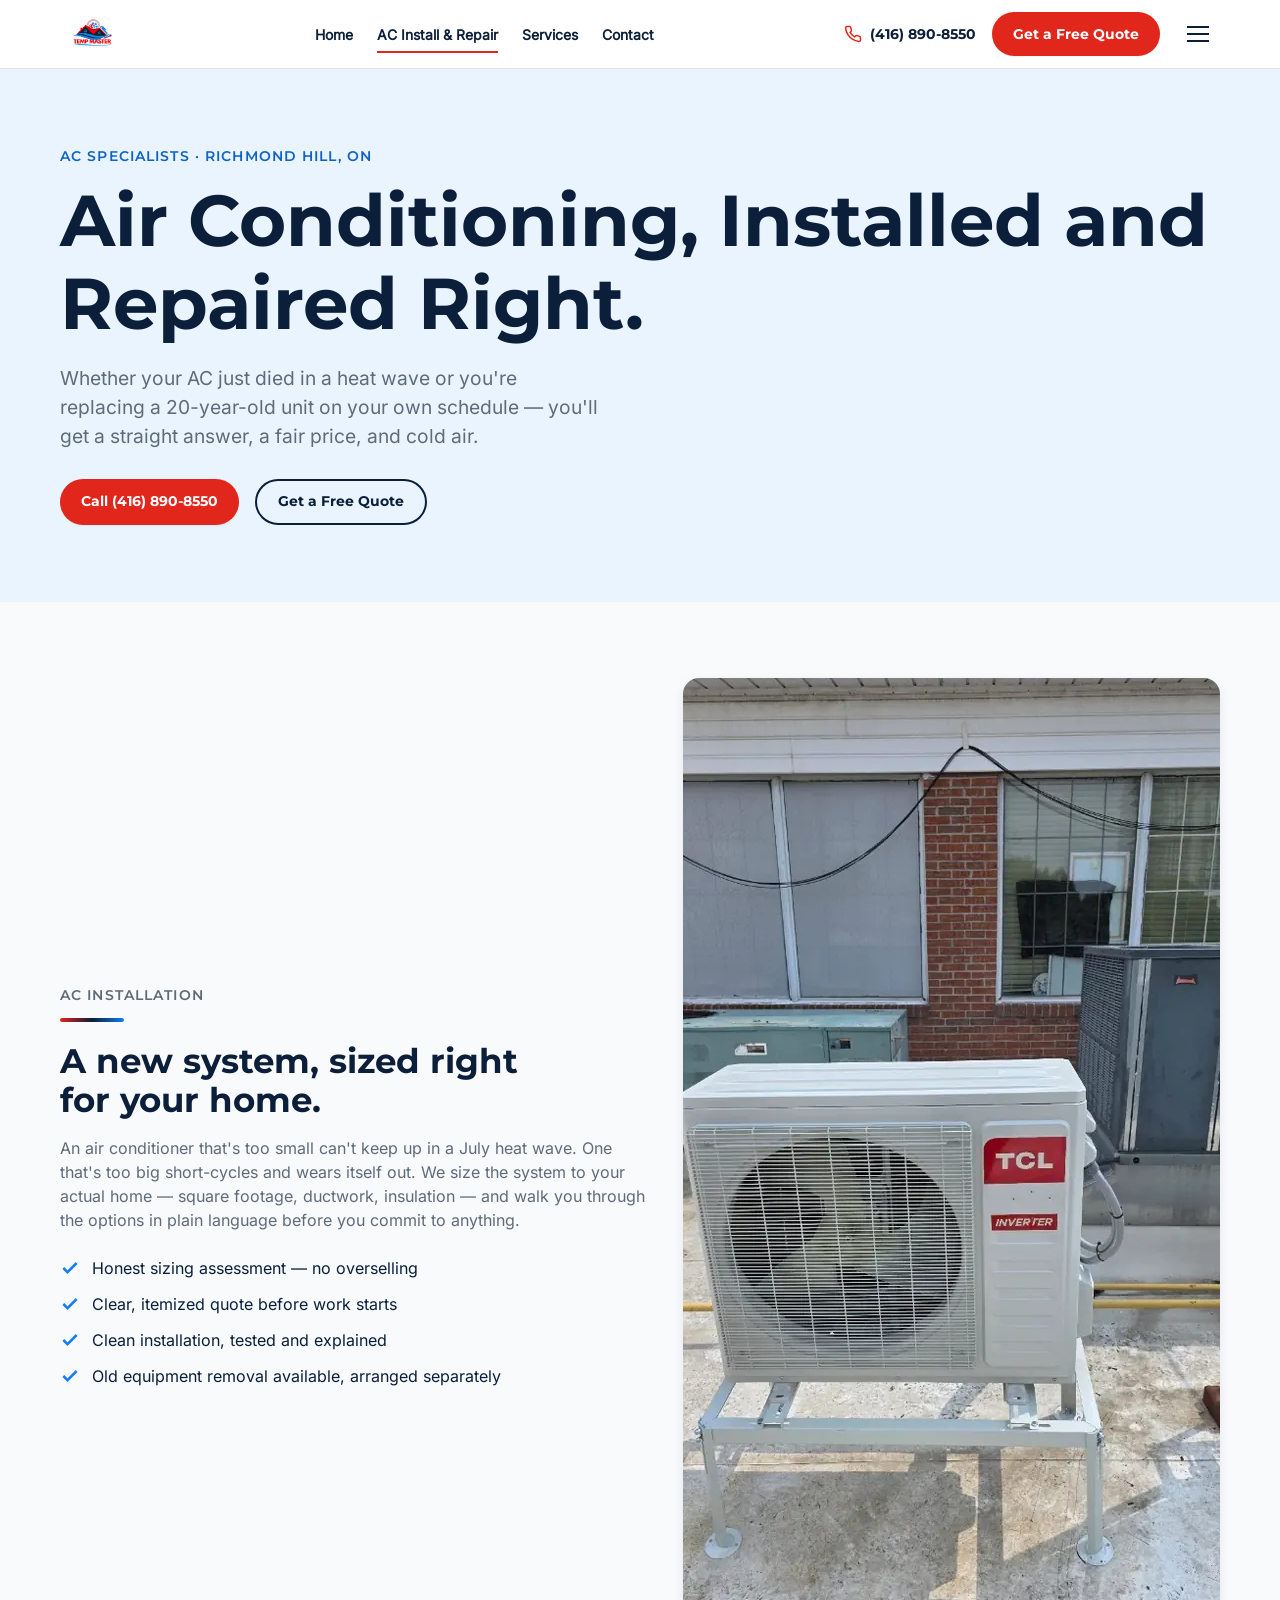
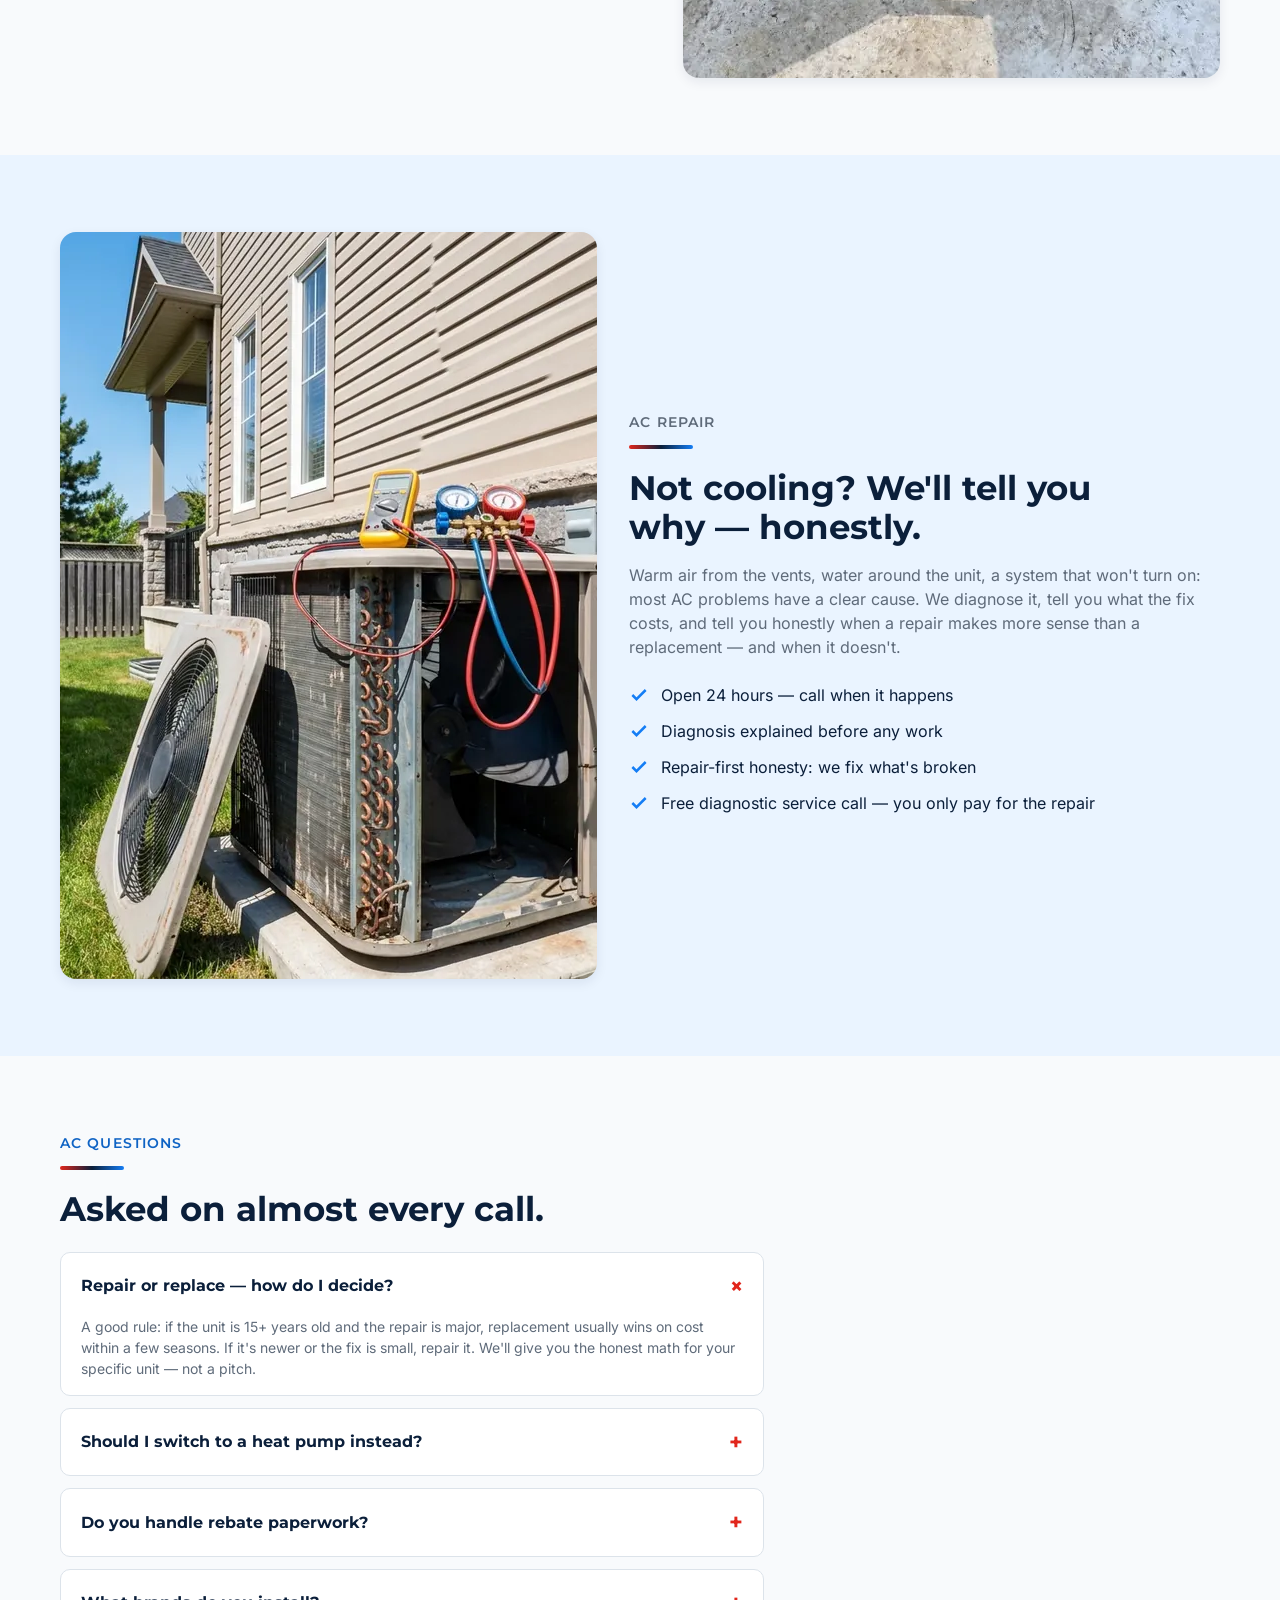
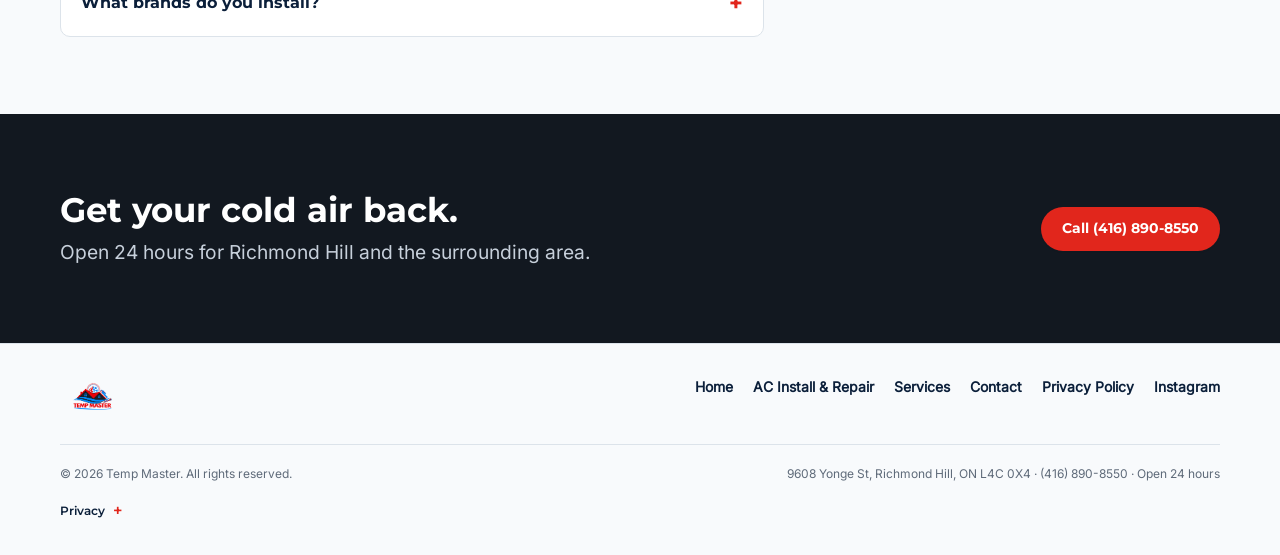
==== commit ff7c2e81: "stage: local site snapshot (noindex)" ====
--- a/ac-installation-repair/index.html
+++ b/ac-installation-repair/index.html
@@ -150,6 +150,7 @@
           <li><a href="./">AC Install &amp; Repair</a></li>
           <li><a href="../services/">Services</a></li>
           <li><a href="../contact/">Contact</a></li>
+          <li><a href="../privacy/">Privacy Policy</a></li>
           <li><a href="https://www.instagram.com/tmp.master" rel="noopener">Instagram</a></li>
         </ul>
       </nav>
--- a/shared/base.css
+++ b/shared/base.css
@@ -160,6 +160,8 @@
 .contact-form input,.contact-form textarea{width:100%;font-size:16px;padding:.8em 1em;
   border-radius:var(--radius-sm);border:1px solid var(--color-border);
   background:var(--color-bg);color:var(--color-text);font-family:inherit}
+.form-consent{font-size:var(--text-xs);color:var(--color-text-muted);margin-top:var(--space-1)}
+.form-consent a{color:var(--color-accent-text);font-weight:600}
 
 /* ---------- footer ---------- */
 .site-footer{background:var(--color-bg);border-top:1px solid var(--color-border);
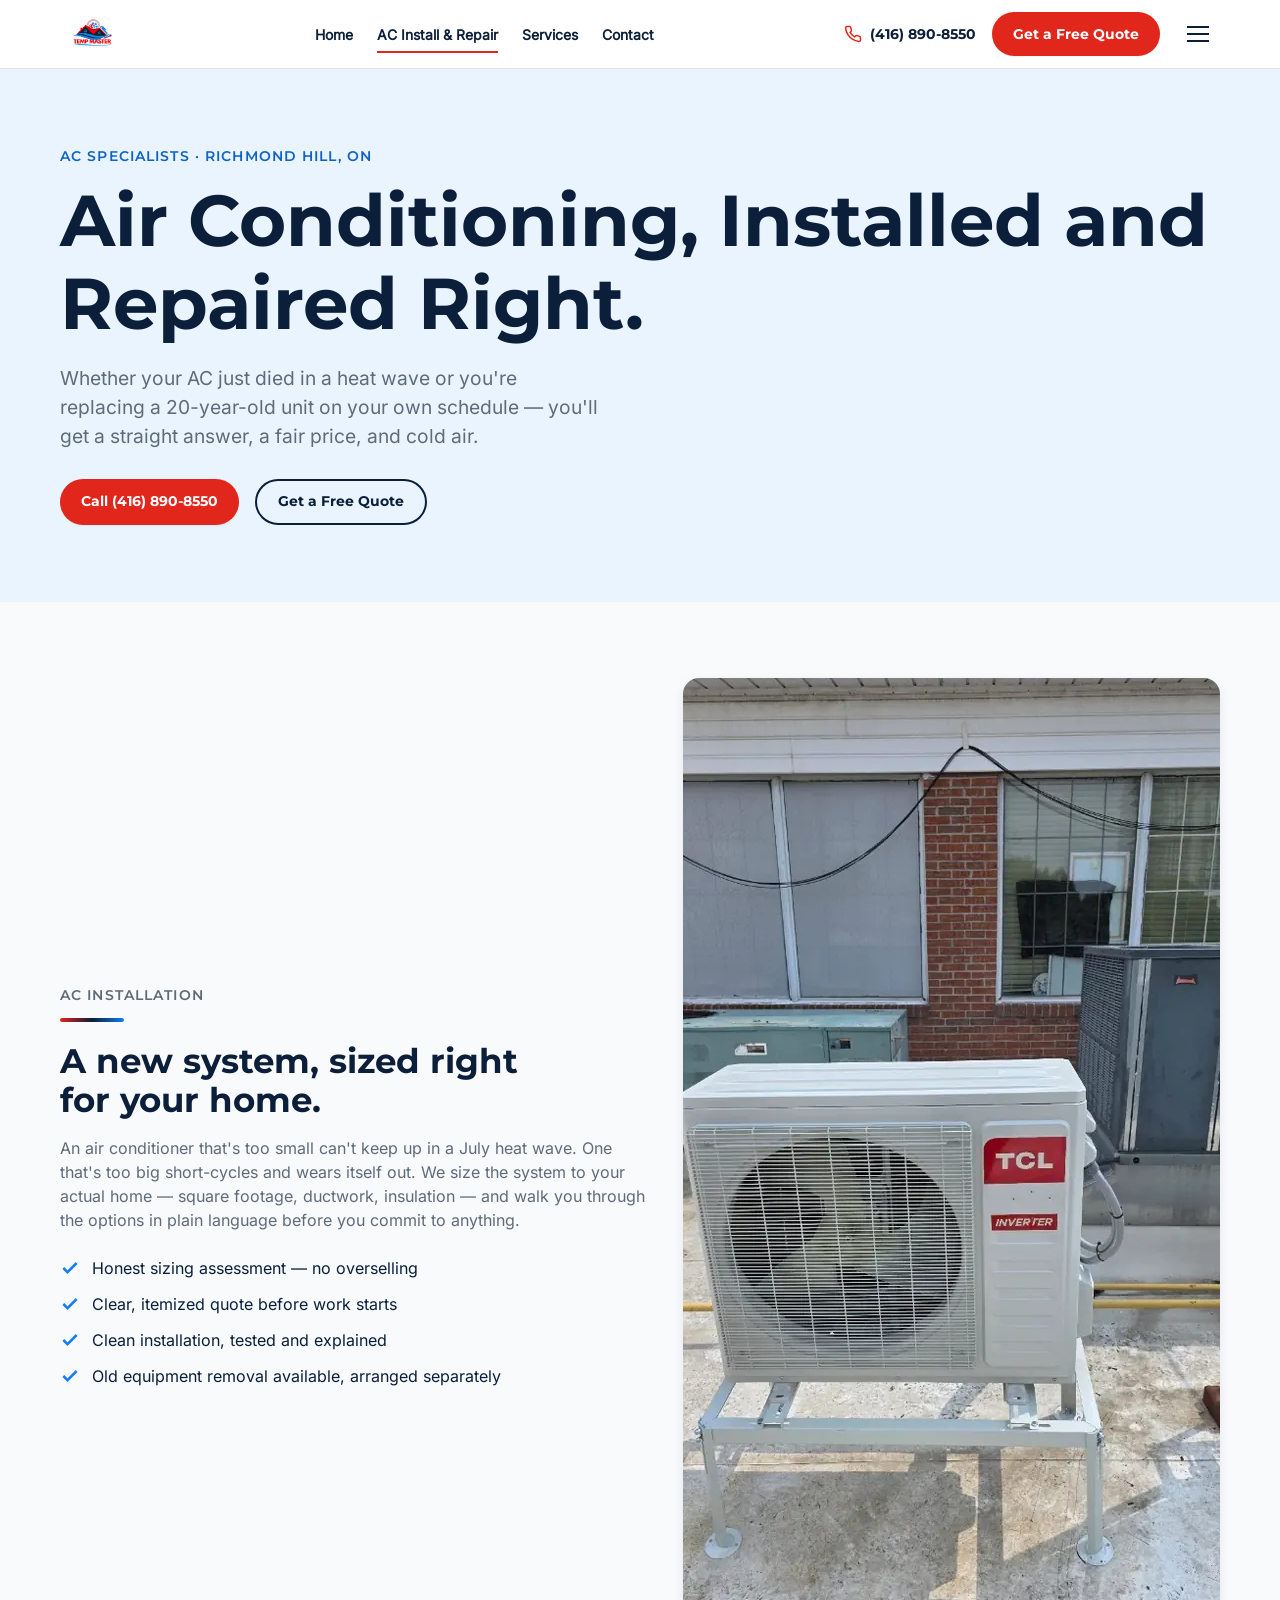
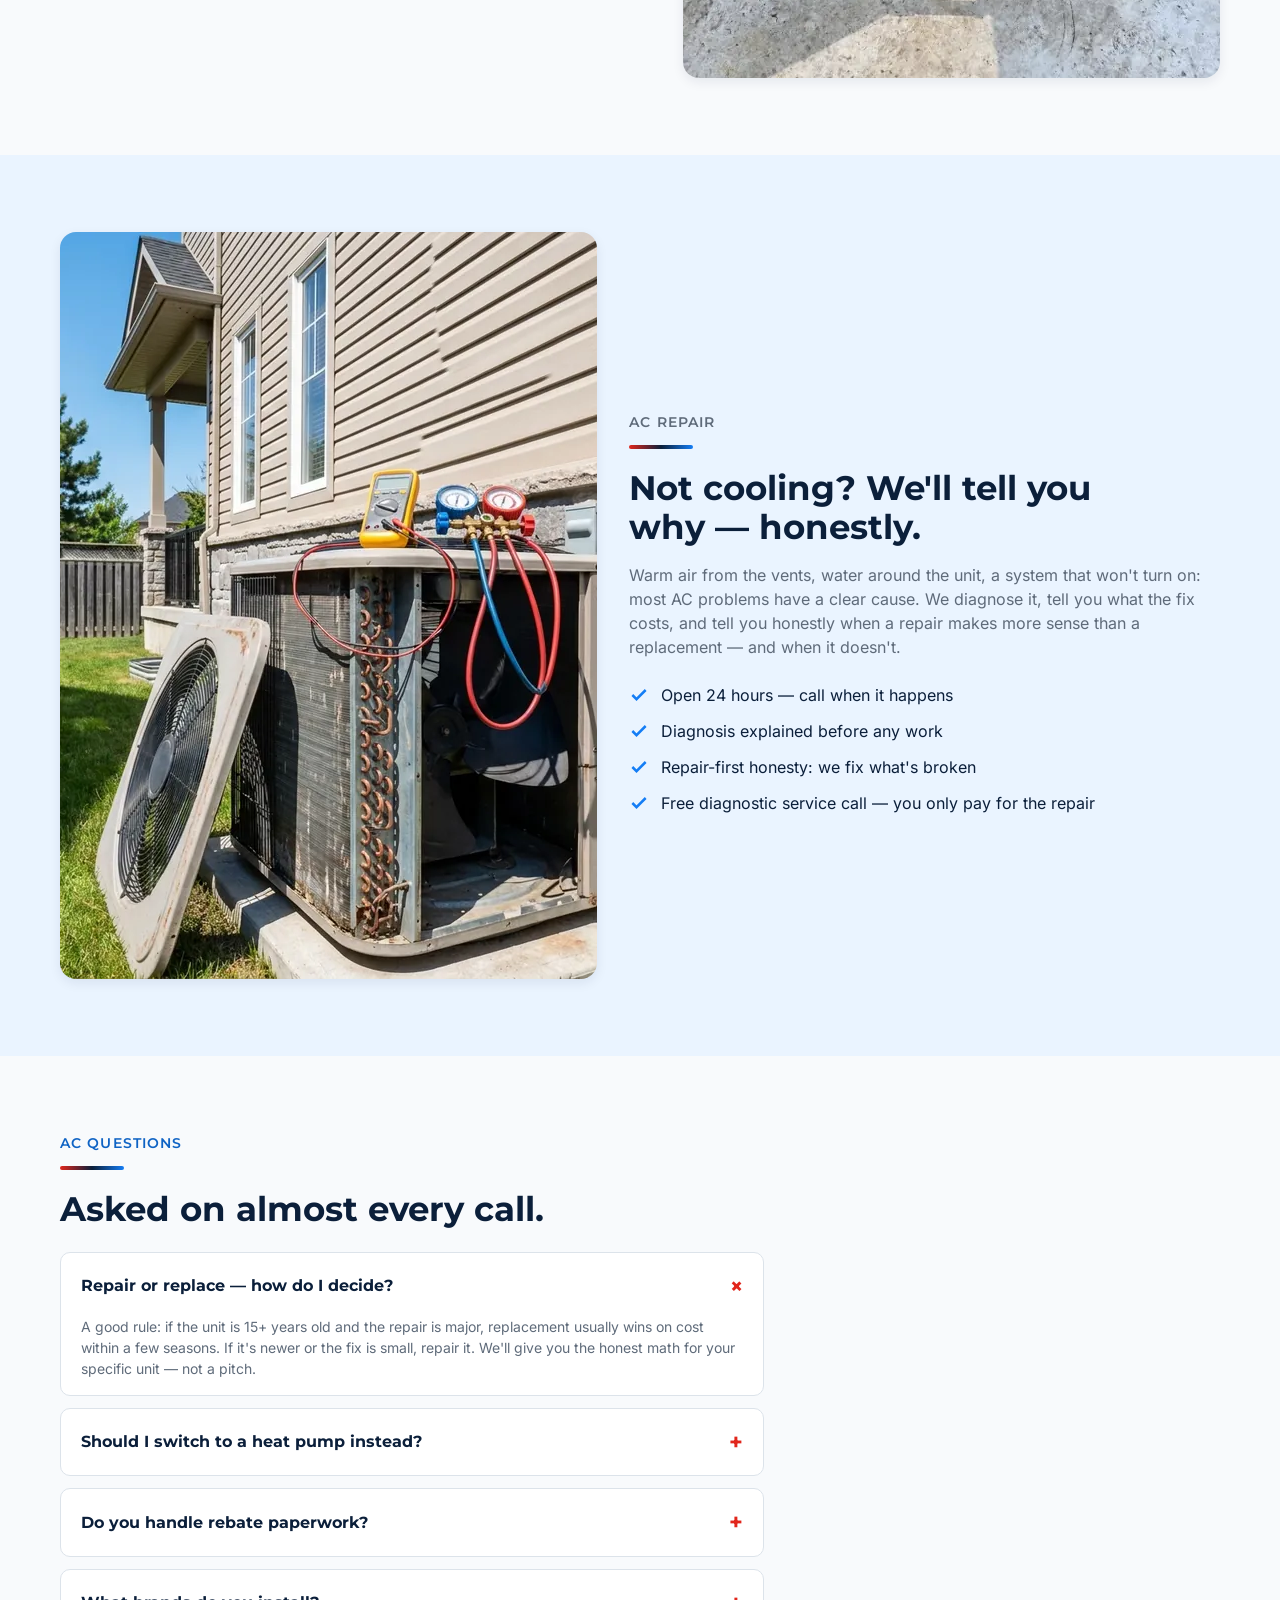
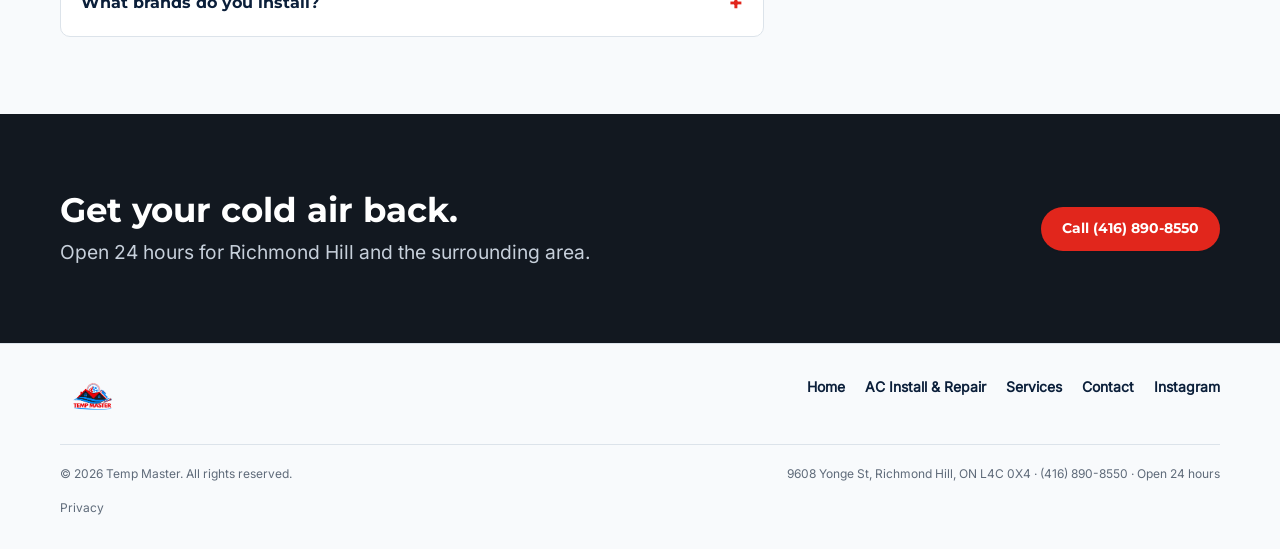
==== commit e18de3ef: "stage: local site snapshot (noindex)" ====
--- a/ac-installation-repair/index.html
+++ b/ac-installation-repair/index.html
@@ -150,7 +150,6 @@
           <li><a href="./">AC Install &amp; Repair</a></li>
           <li><a href="../services/">Services</a></li>
           <li><a href="../contact/">Contact</a></li>
-          <li><a href="../privacy/">Privacy Policy</a></li>
           <li><a href="https://www.instagram.com/tmp.master" rel="noopener">Instagram</a></li>
         </ul>
       </nav>
@@ -159,10 +158,7 @@
       <span>&copy; 2026 Temp Master. All rights reserved.</span>
       <span>9608 Yonge St, Richmond Hill, ON L4C 0X4 &middot; <a href="tel:+14168908550">(416) 890-8550</a> &middot; Open 24 hours</span>
     </div>
-    <details class="footer-privacy">
-      <summary>Privacy</summary>
-      <p>The name, phone number, and details you send through this site are used for one thing — getting back to you about your request. We never sell or share your information, and we won't send you anything you didn't ask for. Prefer we don't follow up? Just tell us, and we won't.</p>
-    </details>
+    <p class="footer-privacy-link"><a href="../privacy/">Privacy</a></p>
   </div>
 </footer>
 
--- a/shared/base.css
+++ b/shared/base.css
@@ -174,14 +174,10 @@
   border-top:1px solid var(--color-border);font-size:var(--text-xs);
   color:var(--color-text-muted);display:flex;flex-wrap:wrap;gap:var(--space-3);
   justify-content:space-between}
-.footer-privacy{margin-top:var(--space-4);font-size:var(--text-xs);color:var(--color-text-muted)}
-.footer-privacy summary{cursor:pointer;font-family:var(--font-heading);font-weight:600;
-  list-style:none;display:inline-flex;align-items:center;gap:var(--space-2);
-  color:var(--color-text)}
-.footer-privacy summary::-webkit-details-marker{display:none}
-.footer-privacy summary::after{content:"+";color:var(--color-primary);font-size:var(--text-base)}
-.footer-privacy[open] summary::after{content:"\2013"}
-.footer-privacy p{margin-top:var(--space-2);max-width:56rem;line-height:var(--leading-normal)}
+/* single discreet privacy link in the footer fine print */
+.footer-privacy-link{margin-top:var(--space-4);font-size:var(--text-xs)}
+.footer-privacy-link a{color:var(--color-text-muted)}
+.footer-privacy-link a:hover{color:var(--color-text);text-decoration:underline}
 
 /* ---------- sticky mobile call bar ---------- */
 .call-bar{position:fixed;left:0;right:0;bottom:0;z-index:40;display:flex;
